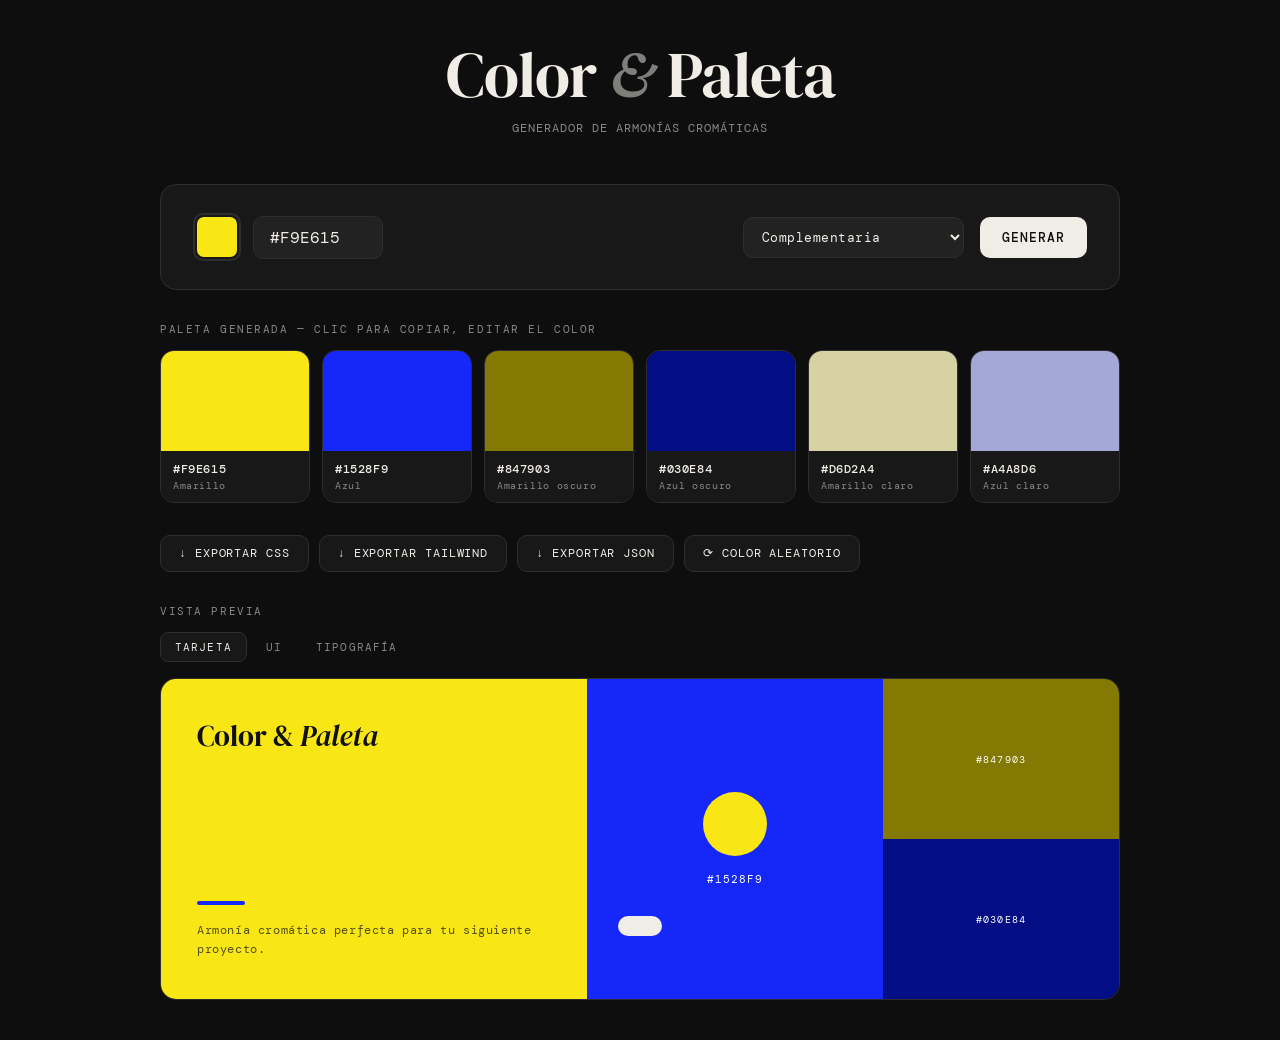
==== color_palette_generator.html @ 81afce1a "Add files via upload" ====
<!DOCTYPE html>
<html lang="es">
<head>
<meta charset="UTF-8">
<meta name="viewport" content="width=device-width, initial-scale=1.0">
<link rel="stylesheet" href="Style.css">
 
<title>Paleta de Colores</title>
<link href="https://fonts.googleapis.com/css2?family=DM+Serif+Display:ital@0;1&family=DM+Mono:wght@300;400;500&display=swap" rel="stylesheet">
</head>

<body>
<div class="container">
  <header>
    <h1>Color <em>&</em> Paleta</h1>
    <p>Generador de armonías cromáticas</p>
  </header>

  <div class="input-section">
    <div class="input-row">
      <div class="color-input-wrap">
        <input type="color" class="color-swatch-input" id="colorPicker" value="#f9e615">
        <input type="text" class="hex-input" id="hexInput" value="#F9E615" maxlength="7" placeholder="#RRGGBB">
      </div>
      <select class="harmony-select" id="harmonySelect">
        <option value="complementary">Complementaria</option>
        <option value="analogous">Análoga</option>
        <option value="triadic">Triádica</option>
        <option value="split-complementary">Split-Complementaria</option>
        <option value="tetradic">Tetrádica</option>
        <option value="monochromatic">Monocromática</option>
      </select>
      <button class="btn-generate" onclick="generatePalette()">Generar</button>
    </div>
  </div>

  <div class="palette-section">
    <div class="section-label">Paleta generada — clic para copiar, editar el color</div>
    <div class="palette-grid" id="paletteGrid"></div>
  </div>

  <div class="actions-row">
    <button class="btn-action" onclick="exportCSS()">↓ Exportar CSS</button>
    <button class="btn-action" onclick="exportTailwind()">↓ Exportar Tailwind</button>
    <button class="btn-action" onclick="exportJSON()">↓ Exportar JSON</button>
    <button class="btn-action" onclick="randomColor()">⟳ Color aleatorio</button>
  </div>

  <div class="preview-section">
    <div class="section-label">Vista previa</div>
    <div class="preview-tabs">
      <button class="tab-btn active" onclick="switchTab('card', this)">Tarjeta</button>
      <button class="tab-btn" onclick="switchTab('ui', this)">UI</button>
      <button class="tab-btn" onclick="switchTab('type', this)">Tipografía</button>
    </div>
    <div class="preview-frame" id="previewFrame"></div>
  </div>
</div>

<div class="copy-toast" id="toast"></div>

<div class="modal-overlay" id="exportModal">
  <div class="modal">
    <h3 id="modalTitle">Exportar</h3>
    <pre class="export-code" id="exportCode"></pre>
    <div class="modal-actions">
      <button class="btn-copy-code" onclick="copyExportCode()">Copiar código</button>
      <button class="btn-close-modal" onclick="closeModal()">Cerrar</button>
    </div>
  </div>
</div>

<script>
  let palette = [];
  let currentTab = 'card';

  // ── Color math ──────────────────────────────────────────────────────────────
  function hexToHsl(hex) {
    let r = parseInt(hex.slice(1,3),16)/255;
    let g = parseInt(hex.slice(3,5),16)/255;
    let b = parseInt(hex.slice(5,7),16)/255;
    let max = Math.max(r,g,b), min = Math.min(r,g,b);
    let h, s, l = (max+min)/2;
    if (max===min) { h=s=0; }
    else {
      let d = max-min;
      s = l > 0.5 ? d/(2-max-min) : d/(max+min);
      switch(max){
        case r: h=((g-b)/d+(g<b?6:0))/6; break;
        case g: h=((b-r)/d+2)/6; break;
        case b: h=((r-g)/d+4)/6; break;
      }
    }
    return [h*360, s*100, l*100];
  }

  function hslToHex(h, s, l) {
    h = ((h%360)+360)%360;
    s = Math.max(0,Math.min(100,s)); l = Math.max(0,Math.min(100,l));
    s/=100; l/=100;
    let a = s*Math.min(l,1-l);
    let f = n => {
      let k=(n+h/30)%12, color=l-a*Math.max(-1,Math.min(k-3,9-k,1));
      return Math.round(255*color).toString(16).padStart(2,'0');
    };
    return '#'+f(0)+f(8)+f(4);
  }

  function getContrastColor(hex) {
    const r = parseInt(hex.slice(1,3),16);
    const g = parseInt(hex.slice(3,5),16);
    const b = parseInt(hex.slice(5,7),16);
    const lum = (0.299*r + 0.587*g + 0.114*b) / 255;
    return lum > 0.5 ? '#111111' : '#ffffff';
  }

  function colorName(h, s, l) {
    if (s < 8) return l < 20 ? 'Casi negro' : l > 80 ? 'Casi blanco' : 'Gris';
    const hues = ['Rojo','Naranja','Amarillo','Lima','Verde','Turquesa','Cian','Celeste','Azul','Violeta','Magenta','Rosa'];
    const name = hues[Math.round(h/30) % 12];
    const light = l > 70 ? ' claro' : l < 30 ? ' oscuro' : '';
    return name + light;
  }

  function generateHarmony(h, s, l, type) {
    const pairs = {
      'complementary': [[h,s,l],[h+180,s,l],[h,s,l*0.5],[h+180,s,l*0.5],[h,s*0.4,l*1.4],[h+180,s*0.4,l*1.4]],
      'analogous': [[h,s,l],[h-30,s,l],[h+30,s,l],[h-60,s*0.8,l],[h+60,s*0.8,l],[h,s*0.3,l*1.3]],
      'triadic': [[h,s,l],[h+120,s,l],[h+240,s,l],[h,s*0.5,l*1.3],[h+120,s*0.5,l*1.3],[h+240,s*0.5,l*1.3]],
      'split-complementary': [[h,s,l],[h+150,s,l],[h+210,s,l],[h,s*0.4,l*1.4],[h+150,s*0.6,l*1.2],[h+210,s*0.6,l*1.2]],
      'tetradic': [[h,s,l],[h+90,s,l],[h+180,s,l],[h+270,s,l],[h,s*0.3,l*1.3],[h+180,s*0.3,l*1.3]],
      'monochromatic': [[h,s,l],[h,s,l*0.3],[h,s,l*0.55],[h,s*0.4,l*1.4],[h,s*0.7,l*0.7],[h,s*0.15,l*1.6]]
    };
    return (pairs[type] || pairs['complementary']).map(([hh,ss,ll]) => hslToHex(hh,ss,ll));
  }

  // ── Main ────────────────────────────────────────────────────────────────────
  function generatePalette() {
    const hex = document.getElementById('hexInput').value.trim();
    if (!/^#[0-9a-fA-F]{6}$/.test(hex)) { showToast('Hex inválido'); return; }
    const harmony = document.getElementById('harmonySelect').value;
    const [h,s,l] = hexToHsl(hex);
    palette = generateHarmony(h, s, l, harmony);
    renderPalette();
    renderPreview();
  }

  function renderPalette() {
    const grid = document.getElementById('paletteGrid');
    grid.innerHTML = '';
    palette.forEach((hex, i) => {
      const [h,s,l] = hexToHsl(hex);
      const fg = getContrastColor(hex);
      const card = document.createElement('div');
      card.className = 'color-card editable';
      card.style.animationDelay = (i*0.05)+'s';
      card.innerHTML = `
        <div class="color-swatch" style="background:${hex}">
          <div class="edit-overlay" style="color:${fg}">✎ Editar</div>
          <input type="color" class="edit-color-input" value="${hex}" data-index="${i}">
        </div>
        <div class="color-info">
          <div class="color-hex">${hex.toUpperCase()}</div>
          <div class="color-name">${colorName(h,s,l)}</div>
        </div>`;
      card.querySelector('.color-swatch').addEventListener('click', () => copyToClipboard(hex));
      card.querySelector('.edit-color-input').addEventListener('input', (e) => {
        e.stopPropagation();
        palette[i] = e.target.value;
        renderPalette();
        renderPreview();
      });
      grid.appendChild(card);
    });
  }

  function renderPreview() {
    const frame = document.getElementById('previewFrame');
    const [c0,c1,c2,c3,c4,c5] = [...palette, ...palette];
    if (currentTab === 'card') {
      frame.innerHTML = `
        <div style="display:flex;flex-wrap:wrap;gap:0;min-height:320px;">
          <div style="flex:1.5;min-width:220px;background:${c0};padding:40px 36px;display:flex;flex-direction:column;justify-content:space-between;">
            <div style="font-family:'DM Serif Display',serif;font-size:1.8rem;color:${getContrastColor(c0)};line-height:1.2;">Color & <em>Paleta</em></div>
            <div>
              <div style="width:48px;height:4px;background:${c1};border-radius:2px;margin-bottom:16px;"></div>
              <p style="font-family:'DM Mono',monospace;font-size:0.75rem;color:${getContrastColor(c0)};opacity:0.7;letter-spacing:0.05em;line-height:1.6;">Armonía cromática perfecta para tu siguiente proyecto.</p>
            </div>
          </div>
          <div style="flex:1;min-width:160px;background:${c1};display:flex;flex-direction:column;justify-content:center;align-items:center;padding:30px;">
            <div style="width:64px;height:64px;border-radius:50%;background:${c0};margin-bottom:16px;"></div>
            <div style="font-family:'DM Mono',monospace;font-size:0.7rem;letter-spacing:0.1em;text-transform:uppercase;color:${getContrastColor(c1)};">${c1.toUpperCase()}</div>
          </div>
          <div style="flex:1;min-width:160px;display:flex;flex-direction:column;">
            <div style="flex:1;background:${c2};display:flex;align-items:center;justify-content:center;font-family:'DM Mono',monospace;font-size:0.65rem;color:${getContrastColor(c2)};letter-spacing:0.1em;text-transform:uppercase;">${c2.toUpperCase()}</div>
            <div style="flex:1;background:${c3};display:flex;align-items:center;justify-content:center;font-family:'DM Mono',monospace;font-size:0.65rem;color:${getContrastColor(c3)};letter-spacing:0.1em;text-transform:uppercase;">${c3.toUpperCase()}</div>
          </div>
        </div>`;
    } else if (currentTab === 'ui') {
      frame.innerHTML = `
        <div style="background:${c5||'#f5f5f5'};padding:36px;min-height:320px;font-family:'DM Mono',monospace;">
          <div style="display:flex;gap:12px;margin-bottom:28px;flex-wrap:wrap;">
            <button style="background:${c0};color:${getContrastColor(c0)};border:none;border-radius:8px;padding:10px 22px;font-family:'DM Mono',monospace;font-size:0.75rem;letter-spacing:0.08em;text-transform:uppercase;cursor:pointer;">Primario</button>
            <button style="background:transparent;color:${c0};border:2px solid ${c0};border-radius:8px;padding:10px 22px;font-family:'DM Mono',monospace;font-size:0.75rem;letter-spacing:0.08em;text-transform:uppercase;cursor:pointer;">Outline</button>
            <button style="background:${c1};color:${getContrastColor(c1)};border:none;border-radius:8px;padding:10px 22px;font-family:'DM Mono',monospace;font-size:0.75rem;letter-spacing:0.08em;text-transform:uppercase;cursor:pointer;">Acento</button>
          </div>
          <div style="display:flex;gap:16px;flex-wrap:wrap;">
            <div style="background:${c0};border-radius:12px;padding:22px;flex:1;min-width:140px;">
              <div style="font-size:0.65rem;letter-spacing:0.1em;text-transform:uppercase;color:${getContrastColor(c0)};opacity:0.6;margin-bottom:6px;">Ventas</div>
              <div style="font-family:'DM Serif Display',serif;font-size:1.8rem;color:${getContrastColor(c0)};">$48.2k</div>
            </div>
            <div style="background:${c1};border-radius:12px;padding:22px;flex:1;min-width:140px;">
              <div style="font-size:0.65rem;letter-spacing:0.1em;text-transform:uppercase;color:${getContrastColor(c1)};opacity:0.6;margin-bottom:6px;">Usuarios</div>
              <div style="font-family:'DM Serif Display',serif;font-size:1.8rem;color:${getContrastColor(c1)};">1,240</div>
            </div>
            <div style="background:${c2};border-radius:12px;padding:22px;flex:1;min-width:140px;">
              <div style="font-size:0.65rem;letter-spacing:0.1em;text-transform:uppercase;color:${getContrastColor(c2)};opacity:0.6;margin-bottom:6px;">Tasa</div>
              <div style="font-family:'DM Serif Display',serif;font-size:1.8rem;color:${getContrastColor(c2)};">94.7%</div>
            </div>
          </div>
        </div>`;
    } else {
      frame.innerHTML = `
        <div style="background:${c5||'#fff'};padding:48px 40px;min-height:320px;font-family:'DM Mono',monospace;">
          <p style="font-family:'DM Serif Display',serif;font-size:2.4rem;color:${c0};line-height:1.15;margin-bottom:16px;">El color es <em>vida</em>.</p>
          <p style="font-size:0.78rem;color:${getContrastColor(c5||'#fff')};opacity:0.65;line-height:1.9;margin-bottom:24px;max-width:480px;">Una paleta bien construida puede transformar un diseño ordinario en algo verdaderamente memorable.</p>
          <div style="display:flex;gap:6px;align-items:center;">
            <span style="display:inline-block;background:${c0};color:${getContrastColor(c0)};border-radius:6px;padding:4px 12px;font-size:0.68rem;letter-spacing:0.08em;text-transform:uppercase;">Primario</span>
            <span style="display:inline-block;background:${c1};color:${getContrastColor(c1)};border-radius:6px;padding:4px 12px;font-size:0.68rem;letter-spacing:0.08em;text-transform:uppercase;">Acento</span>
            <span style="display:inline-block;background:${c2};color:${getContrastColor(c2)};border-radius:6px;padding:4px 12px;font-size:0.68rem;letter-spacing:0.08em;text-transform:uppercase;">Suave</span>
          </div>
        </div>`;
    }
  }

  // ── Tabs ────────────────────────────────────────────────────────────────────
  function switchTab(tab, btn) {
    currentTab = tab;
    document.querySelectorAll('.tab-btn').forEach(b => b.classList.remove('active'));
    btn.classList.add('active');
    renderPreview();
  }

  // ── Export ──────────────────────────────────────────────────────────────────
  function exportCSS() {
    const code = `:root {\n${palette.map((h,i)=>`  --color-${i+1}: ${h};`).join('\n')}\n}`;
    showModal('Exportar — CSS Variables', code);
  }

  function exportTailwind() {
    const inner = palette.map((h,i) => `    palette${i+1}: '${h}',`).join('\n');
    const code = `// tailwind.config.js\nmodule.exports = {\n  theme: {\n    extend: {\n      colors: {\n${inner}\n      }\n    }\n  }\n}`;
    showModal('Exportar — Tailwind Config', code);
  }

  function exportJSON() {
    const obj = {};
    palette.forEach((h,i) => { obj[`color${i+1}`] = h; });
    showModal('Exportar — JSON', JSON.stringify(obj, null, 2));
  }

  function showModal(title, code) {
    document.getElementById('modalTitle').textContent = title;
    document.getElementById('exportCode').textContent = code;
    document.getElementById('exportModal').classList.add('show');
  }

  function closeModal() {
    document.getElementById('exportModal').classList.remove('show');
  }

  function copyExportCode() {
    navigator.clipboard.writeText(document.getElementById('exportCode').textContent);
    showToast('¡Código copiado!');
    closeModal();
  }

  // ── Utils ───────────────────────────────────────────────────────────────────
  function copyToClipboard(text) {
    navigator.clipboard.writeText(text.toUpperCase());
    showToast(text.toUpperCase() + ' copiado');
  }

  function showToast(msg) {
    const t = document.getElementById('toast');
    t.textContent = msg;
    t.classList.add('show');
    setTimeout(() => t.classList.remove('show'), 2000);
  }

  function randomColor() {
    const h = Math.floor(Math.random()*360);
    const s = 60 + Math.floor(Math.random()*30);
    const l = 40 + Math.floor(Math.random()*25);
    const hex = hslToHex(h,s,l);
    document.getElementById('colorPicker').value = hex;
    document.getElementById('hexInput').value = hex.toUpperCase();
    generatePalette();
  }

  // ── Sync inputs ──────────────────────────────────────────────────────────────
  document.getElementById('colorPicker').addEventListener('input', e => {
    document.getElementById('hexInput').value = e.target.value.toUpperCase();
  });

  document.getElementById('hexInput').addEventListener('input', e => {
    let v = e.target.value;
    if (!v.startsWith('#')) v = '#'+v;
    if (/^#[0-9a-fA-F]{6}$/.test(v)) document.getElementById('colorPicker').value = v;
  });

  document.getElementById('exportModal').addEventListener('click', e => {
    if (e.target === document.getElementById('exportModal')) closeModal();
  });

  // ── Init ─────────────────────────────────────────────────────────────────────
  generatePalette();
</script>
</body>
</html>
---- Style.css ----
*, *::before, *::after { box-sizing: border-box; margin: 0; padding: 0; }

  :root {
    --bg: #0e0e0e;
    --surface: #181818;
    --surface2: #222222;
    --border: #2e2e2e;
    --text: #f0ede6;
    --muted: #888;
    --accent: #f0ede6;
  }

  body {
    background: var(--bg);
    color: var(--text);
    font-family: 'DM Mono', monospace;
    min-height: 100vh;
    padding: 40px 20px;
  }

  .container {
    max-width: 960px;
    margin: 0 auto;
  }

  header {
    text-align: center;
    margin-bottom: 48px;
    animation: fadeDown 0.6s ease both;
  }

  header h1 {
    font-family: 'DM Serif Display', serif;
    font-size: clamp(2.2rem, 6vw, 4rem);
    font-weight: 400;
    letter-spacing: -1px;
    line-height: 1.1;
  }

  header h1 em {
    font-style: italic;
    opacity: 0.5;
  }

  header p {
    margin-top: 10px;
    color: var(--muted);
    font-size: 0.78rem;
    letter-spacing: 0.08em;
    text-transform: uppercase;
  }

  /* INPUT SECTION */
  .input-section {
    background: var(--surface);
    border: 1px solid var(--border);
    border-radius: 16px;
    padding: 28px 32px;
    margin-bottom: 32px;
    animation: fadeUp 0.6s 0.1s ease both;
  }

  .input-row {
    display: flex;
    align-items: center;
    gap: 16px;
    flex-wrap: wrap;
  }

  .color-input-wrap {
    display: flex;
    align-items: center;
    gap: 12px;
    flex: 1;
    min-width: 200px;
  }

  .color-swatch-input {
    width: 48px;
    height: 48px;
    border-radius: 10px;
    border: 2px solid var(--border);
    cursor: pointer;
    background: none;
    padding: 2px;
    overflow: hidden;
  }

  .color-swatch-input::-webkit-color-swatch-wrapper { padding: 0; }
  .color-swatch-input::-webkit-color-swatch { border-radius: 7px; border: none; }

  .hex-input {
    background: var(--surface2);
    border: 1px solid var(--border);
    border-radius: 10px;
    color: var(--text);
    font-family: 'DM Mono', monospace;
    font-size: 1rem;
    padding: 10px 16px;
    width: 130px;
    transition: border-color 0.2s;
    text-transform: uppercase;
  }

  .hex-input:focus { outline: none; border-color: #555; }

  .harmony-select {
    background: var(--surface2);
    border: 1px solid var(--border);
    border-radius: 10px;
    color: var(--text);
    font-family: 'DM Mono', monospace;
    font-size: 0.8rem;
    padding: 10px 14px;
    cursor: pointer;
    letter-spacing: 0.04em;
  }

  .harmony-select:focus { outline: none; }

  .btn-generate {
    background: var(--text);
    color: var(--bg);
    border: none;
    border-radius: 10px;
    font-family: 'DM Mono', monospace;
    font-size: 0.8rem;
    font-weight: 500;
    letter-spacing: 0.08em;
    padding: 12px 22px;
    cursor: pointer;
    text-transform: uppercase;
    transition: opacity 0.2s, transform 0.15s;
  }

  .btn-generate:hover { opacity: 0.85; transform: translateY(-1px); }
  .btn-generate:active { transform: scale(0.97); }

  /* PALETTE */
  .palette-section {
    margin-bottom: 32px;
    animation: fadeUp 0.6s 0.2s ease both;
  }

  .section-label {
    font-size: 0.7rem;
    letter-spacing: 0.14em;
    text-transform: uppercase;
    color: var(--muted);
    margin-bottom: 14px;
  }

  .palette-grid {
    display: grid;
    grid-template-columns: repeat(auto-fill, minmax(130px, 1fr));
    gap: 12px;
  }

  .color-card {
    border-radius: 14px;
    overflow: hidden;
    border: 1px solid var(--border);
    cursor: pointer;
    transition: transform 0.2s, box-shadow 0.2s;
    position: relative;
    animation: popIn 0.4s ease both;
  }

  .color-card:hover { transform: translateY(-4px); box-shadow: 0 12px 32px rgba(0,0,0,0.5); }

  .color-swatch {
    height: 100px;
    position: relative;
  }

  .color-card.editable .edit-overlay {
    position: absolute;
    inset: 0;
    display: flex;
    align-items: center;
    justify-content: center;
    opacity: 0;
    transition: opacity 0.2s;
    background: rgba(0,0,0,0.25);
    font-size: 0.7rem;
    letter-spacing: 0.1em;
    text-transform: uppercase;
    color: white;
  }

  .color-card:hover .edit-overlay { opacity: 1; }

  .edit-color-input {
    position: absolute;
    inset: 0;
    opacity: 0;
    width: 100%;
    height: 100%;
    cursor: pointer;
    border: none;
  }

  .color-info {
    padding: 10px 12px;
    background: var(--surface);
  }

  .color-hex {
    font-size: 0.78rem;
    font-weight: 500;
    letter-spacing: 0.05em;
    text-transform: uppercase;
    margin-bottom: 2px;
  }

  .color-name {
    font-size: 0.65rem;
    color: var(--muted);
    letter-spacing: 0.06em;
  }

  .copy-toast {
    position: fixed;
    bottom: 24px;
    left: 50%;
    transform: translateX(-50%) translateY(60px);
    background: var(--text);
    color: var(--bg);
    padding: 10px 22px;
    border-radius: 100px;
    font-size: 0.75rem;
    letter-spacing: 0.1em;
    text-transform: uppercase;
    font-weight: 500;
    transition: transform 0.3s ease;
    pointer-events: none;
    z-index: 999;
  }

  .copy-toast.show { transform: translateX(-50%) translateY(0); }

  /* EXPORT */
  .actions-row {
    display: flex;
    gap: 10px;
    flex-wrap: wrap;
    margin-bottom: 32px;
    animation: fadeUp 0.6s 0.25s ease both;
  }

  .btn-action {
    background: var(--surface);
    border: 1px solid var(--border);
    color: var(--text);
    border-radius: 10px;
    font-family: 'DM Mono', monospace;
    font-size: 0.72rem;
    letter-spacing: 0.08em;
    text-transform: uppercase;
    padding: 10px 18px;
    cursor: pointer;
    transition: background 0.2s, border-color 0.2s;
  }

  .btn-action:hover { background: var(--surface2); border-color: #444; }

  /* PREVIEW */
  .preview-section {
    animation: fadeUp 0.6s 0.3s ease both;
  }

  .preview-tabs {
    display: flex;
    gap: 4px;
    margin-bottom: 16px;
  }

  .tab-btn {
    background: none;
    border: 1px solid transparent;
    color: var(--muted);
    font-family: 'DM Mono', monospace;
    font-size: 0.7rem;
    letter-spacing: 0.1em;
    text-transform: uppercase;
    padding: 7px 14px;
    border-radius: 8px;
    cursor: pointer;
    transition: all 0.2s;
  }

  .tab-btn.active { border-color: var(--border); color: var(--text); background: var(--surface); }
  .tab-btn:hover:not(.active) { color: var(--text); }

  .preview-frame {
    border: 1px solid var(--border);
    border-radius: 16px;
    overflow: hidden;
    min-height: 320px;
  }

  /* PREVIEW CONTENT */
  .preview-card {
    padding: 40px;
    min-height: 320px;
    display: flex;
    align-items: stretch;
    gap: 24px;
    flex-wrap: wrap;
  }

  .preview-card > * { flex: 1; min-width: 200px; }

  /* Export modal */
  .modal-overlay {
    position: fixed;
    inset: 0;
    background: rgba(0,0,0,0.8);
    z-index: 100;
    display: flex;
    align-items: center;
    justify-content: center;
    padding: 20px;
    opacity: 0;
    pointer-events: none;
    transition: opacity 0.3s;
  }

  .modal-overlay.show { opacity: 1; pointer-events: all; }

  .modal {
    background: var(--surface);
    border: 1px solid var(--border);
    border-radius: 20px;
    padding: 32px;
    width: 100%;
    max-width: 520px;
    transform: translateY(20px);
    transition: transform 0.3s;
  }

  .modal-overlay.show .modal { transform: translateY(0); }

  .modal h3 {
    font-family: 'DM Serif Display', serif;
    font-size: 1.5rem;
    font-weight: 400;
    margin-bottom: 20px;
  }

  .export-code {
    background: var(--bg);
    border: 1px solid var(--border);
    border-radius: 10px;
    padding: 18px;
    font-size: 0.72rem;
    line-height: 1.8;
    margin-bottom: 16px;
    white-space: pre-wrap;
    word-break: break-all;
    color: #aaa;
    max-height: 260px;
    overflow-y: auto;
  }

  .modal-actions { display: flex; gap: 10px; }

  .btn-copy-code {
    background: var(--text);
    color: var(--bg);
    border: none;
    border-radius: 10px;
    font-family: 'DM Mono', monospace;
    font-size: 0.75rem;
    font-weight: 500;
    letter-spacing: 0.08em;
    text-transform: uppercase;
    padding: 11px 20px;
    cursor: pointer;
    transition: opacity 0.2s;
  }

  .btn-copy-code:hover { opacity: 0.85; }

  .btn-close-modal {
    background: none;
    border: 1px solid var(--border);
    color: var(--muted);
    border-radius: 10px;
    font-family: 'DM Mono', monospace;
    font-size: 0.75rem;
    letter-spacing: 0.08em;
    text-transform: uppercase;
    padding: 11px 20px;
    cursor: pointer;
  }

  @keyframes fadeDown { from { opacity: 0; transform: translateY(-16px); } to { opacity: 1; transform: translateY(0); } }
  @keyframes fadeUp { from { opacity: 0; transform: translateY(16px); } to { opacity: 1; transform: translateY(0); } }
  @keyframes popIn { from { opacity: 0; transform: scale(0.88); } to { opacity: 1; transform: scale(1); } }
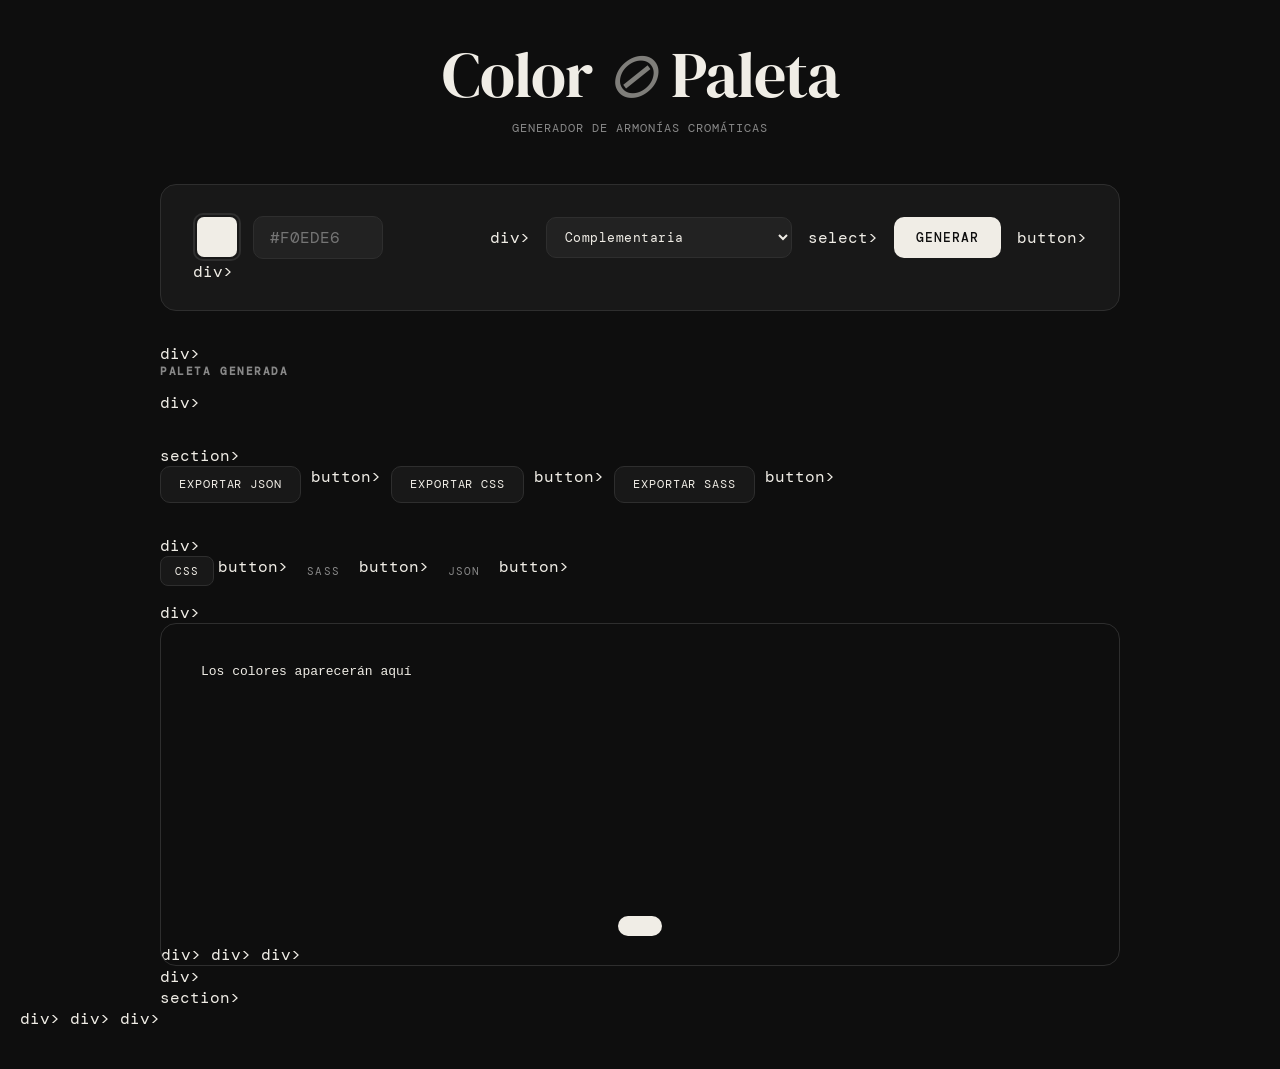
==== commit 808c80cc: "color_palette_generator.html" ====
--- a/color_palette_generator.html
+++ b/color_palette_generator.html
@@ -1,320 +1,79 @@
 <!DOCTYPE html>
 <html lang="es">
-<head>
-<meta charset="UTF-8">
-<meta name="viewport" content="width=device-width, initial-scale=1.0">
-<link rel="stylesheet" href="Style.css">
- 
-<title>Paleta de Colores</title>
-<link href="https://fonts.googleapis.com/css2?family=DM+Serif+Display:ital@0;1&family=DM+Mono:wght@300;400;500&display=swap" rel="stylesheet">
-</head>
+  <head>
+        <meta charset="UTF-8">
+        <meta name="viewport" content="width=device-width, initial-scale=1.0">
+        <title>Paleta de Colores</title>
+      <link href="https://fonts.googleapis.com/css2?family=DM+Mono:wght@400;500&family=DM+Serif+Display:ital@0;1&display=swap" rel="stylesheet">
+      <link rel="stylesheet" href="css/style.css">
+  </head>
+<body>
+      <div class="container">
+                <header>
+                              <h1>Color <em>⊘</em> Paleta</h1>
+                            <p>Generador de armonías cromáticas</p>
+                </header>
+      
+              <div class="input-section">
+                          <div class="input-row">
+                                          <div class="color-input-wrap">
+                                                              <input type="color" id="colorSwatch" class="color-swatch-input" value="#f0ede6">
+                                                              <input type="text" id="hexInput" class="hex-input" placeholder="#f0ede6" maxlength="7">
+                                          </div>div>
+                                          <select id="harmonySelect" class="harmony-select">
+                                                              <option value="complementary">Complementaria</option>option>
+                                                              <option value="triadic">Triádica</option>option>
+                                                              <option value="tetradic">Tetradica</option>option>
+                                                              <option value="analogous">Análoga</option>option>
+                                                              <option value="split-complementary">Complementaria Dividida</option>option>
+                                          </select>select>
+                                          <button id="generateBtn" class="btn-generate">GENERAR</button>button>
+                          </div>div>
+              </div>div>
+      
+              <section class="palette-section">
+                          <h2 class="section-label">Paleta Generada</h2>
+                          <div id="paletteGrid" class="palette-grid"></div>div>
+              </section>section>
+      
+              <div class="actions-row">
+                          <button id="exportJSON" class="btn-action">Exportar JSON</button>button>
+                          <button id="exportCSS" class="btn-action">Exportar CSS</button>button>
+                          <button id="exportSASS" class="btn-action">Exportar SASS</button>button>
+              </div>div>
+      
+              <section class="preview-section">
+                          <div class="preview-tabs">
+                                          <button class="tab-btn active" data-tab="css">CSS</button>button>
+                                          <button class="tab-btn" data-tab="sass">SASS</button>button>
+                                          <button class="tab-btn" data-tab="json">JSON</button>button>
+                          </div>div>
+                          <div class="preview-frame">
+                                          <div id="cssPreview" class="preview-card" style="display: flex;">
+                                                              <code>Los colores aparecerán aquí</code>
+                                          </div>div>
+                                          <div id="sassPreview" class="preview-card" style="display: none;">
+                                                              <code>Los colores aparecerán aquí</code>
+                                          </div>div>
+                                          <div id="jsonPreview" class="preview-card" style="display: none;">
+                                                              <code>Los colores aparecerán aquí</code>
+                                          </div>div>
+                          </div>div>
+              </section>section>
+      </div>div>
 
-<body>
-<div class="container">
-  <header>
-    <h1>Color <em>&</em> Paleta</h1>
-    <p>Generador de armonías cromáticas</p>
-  </header>
+    <div id="copyToast" class="copy-toast"></div>div>
+    <div id="modalOverlay" class="modal-overlay">
+            <div class="modal">
+                        <h2 id="modalTitle">Exportar</h2>
+                        <div id="exportCode" class="export-code"></div>div>
+                        <div class="modal-actions">
+                                        <button id="copyCodeBtn" class="btn-copy-code">Copiar Código</button>button>
+                                        <button id="closeModalBtn" class="btn-close-modal">Cerrar</button>button>
+                        </div>div>
+            </div>div>
+    </div>div>
 
-  <div class="input-section">
-    <div class="input-row">
-      <div class="color-input-wrap">
-        <input type="color" class="color-swatch-input" id="colorPicker" value="#f9e615">
-        <input type="text" class="hex-input" id="hexInput" value="#F9E615" maxlength="7" placeholder="#RRGGBB">
-      </div>
-      <select class="harmony-select" id="harmonySelect">
-        <option value="complementary">Complementaria</option>
-        <option value="analogous">Análoga</option>
-        <option value="triadic">Triádica</option>
-        <option value="split-complementary">Split-Complementaria</option>
-        <option value="tetradic">Tetrádica</option>
-        <option value="monochromatic">Monocromática</option>
-      </select>
-      <button class="btn-generate" onclick="generatePalette()">Generar</button>
-    </div>
-  </div>
-
-  <div class="palette-section">
-    <div class="section-label">Paleta generada — clic para copiar, editar el color</div>
-    <div class="palette-grid" id="paletteGrid"></div>
-  </div>
-
-  <div class="actions-row">
-    <button class="btn-action" onclick="exportCSS()">↓ Exportar CSS</button>
-    <button class="btn-action" onclick="exportTailwind()">↓ Exportar Tailwind</button>
-    <button class="btn-action" onclick="exportJSON()">↓ Exportar JSON</button>
-    <button class="btn-action" onclick="randomColor()">⟳ Color aleatorio</button>
-  </div>
-
-  <div class="preview-section">
-    <div class="section-label">Vista previa</div>
-    <div class="preview-tabs">
-      <button class="tab-btn active" onclick="switchTab('card', this)">Tarjeta</button>
-      <button class="tab-btn" onclick="switchTab('ui', this)">UI</button>
-      <button class="tab-btn" onclick="switchTab('type', this)">Tipografía</button>
-    </div>
-    <div class="preview-frame" id="previewFrame"></div>
-  </div>
-</div>
-
-<div class="copy-toast" id="toast"></div>
-
-<div class="modal-overlay" id="exportModal">
-  <div class="modal">
-    <h3 id="modalTitle">Exportar</h3>
-    <pre class="export-code" id="exportCode"></pre>
-    <div class="modal-actions">
-      <button class="btn-copy-code" onclick="copyExportCode()">Copiar código</button>
-      <button class="btn-close-modal" onclick="closeModal()">Cerrar</button>
-    </div>
-  </div>
-</div>
-
-<script>
-  let palette = [];
-  let currentTab = 'card';
-
-  // ── Color math ──────────────────────────────────────────────────────────────
-  function hexToHsl(hex) {
-    let r = parseInt(hex.slice(1,3),16)/255;
-    let g = parseInt(hex.slice(3,5),16)/255;
-    let b = parseInt(hex.slice(5,7),16)/255;
-    let max = Math.max(r,g,b), min = Math.min(r,g,b);
-    let h, s, l = (max+min)/2;
-    if (max===min) { h=s=0; }
-    else {
-      let d = max-min;
-      s = l > 0.5 ? d/(2-max-min) : d/(max+min);
-      switch(max){
-        case r: h=((g-b)/d+(g<b?6:0))/6; break;
-        case g: h=((b-r)/d+2)/6; break;
-        case b: h=((r-g)/d+4)/6; break;
-      }
-    }
-    return [h*360, s*100, l*100];
-  }
-
-  function hslToHex(h, s, l) {
-    h = ((h%360)+360)%360;
-    s = Math.max(0,Math.min(100,s)); l = Math.max(0,Math.min(100,l));
-    s/=100; l/=100;
-    let a = s*Math.min(l,1-l);
-    let f = n => {
-      let k=(n+h/30)%12, color=l-a*Math.max(-1,Math.min(k-3,9-k,1));
-      return Math.round(255*color).toString(16).padStart(2,'0');
-    };
-    return '#'+f(0)+f(8)+f(4);
-  }
-
-  function getContrastColor(hex) {
-    const r = parseInt(hex.slice(1,3),16);
-    const g = parseInt(hex.slice(3,5),16);
-    const b = parseInt(hex.slice(5,7),16);
-    const lum = (0.299*r + 0.587*g + 0.114*b) / 255;
-    return lum > 0.5 ? '#111111' : '#ffffff';
-  }
-
-  function colorName(h, s, l) {
-    if (s < 8) return l < 20 ? 'Casi negro' : l > 80 ? 'Casi blanco' : 'Gris';
-    const hues = ['Rojo','Naranja','Amarillo','Lima','Verde','Turquesa','Cian','Celeste','Azul','Violeta','Magenta','Rosa'];
-    const name = hues[Math.round(h/30) % 12];
-    const light = l > 70 ? ' claro' : l < 30 ? ' oscuro' : '';
-    return name + light;
-  }
-
-  function generateHarmony(h, s, l, type) {
-    const pairs = {
-      'complementary': [[h,s,l],[h+180,s,l],[h,s,l*0.5],[h+180,s,l*0.5],[h,s*0.4,l*1.4],[h+180,s*0.4,l*1.4]],
-      'analogous': [[h,s,l],[h-30,s,l],[h+30,s,l],[h-60,s*0.8,l],[h+60,s*0.8,l],[h,s*0.3,l*1.3]],
-      'triadic': [[h,s,l],[h+120,s,l],[h+240,s,l],[h,s*0.5,l*1.3],[h+120,s*0.5,l*1.3],[h+240,s*0.5,l*1.3]],
-      'split-complementary': [[h,s,l],[h+150,s,l],[h+210,s,l],[h,s*0.4,l*1.4],[h+150,s*0.6,l*1.2],[h+210,s*0.6,l*1.2]],
-      'tetradic': [[h,s,l],[h+90,s,l],[h+180,s,l],[h+270,s,l],[h,s*0.3,l*1.3],[h+180,s*0.3,l*1.3]],
-      'monochromatic': [[h,s,l],[h,s,l*0.3],[h,s,l*0.55],[h,s*0.4,l*1.4],[h,s*0.7,l*0.7],[h,s*0.15,l*1.6]]
-    };
-    return (pairs[type] || pairs['complementary']).map(([hh,ss,ll]) => hslToHex(hh,ss,ll));
-  }
-
-  // ── Main ────────────────────────────────────────────────────────────────────
-  function generatePalette() {
-    const hex = document.getElementById('hexInput').value.trim();
-    if (!/^#[0-9a-fA-F]{6}$/.test(hex)) { showToast('Hex inválido'); return; }
-    const harmony = document.getElementById('harmonySelect').value;
-    const [h,s,l] = hexToHsl(hex);
-    palette = generateHarmony(h, s, l, harmony);
-    renderPalette();
-    renderPreview();
-  }
-
-  function renderPalette() {
-    const grid = document.getElementById('paletteGrid');
-    grid.innerHTML = '';
-    palette.forEach((hex, i) => {
-      const [h,s,l] = hexToHsl(hex);
-      const fg = getContrastColor(hex);
-      const card = document.createElement('div');
-      card.className = 'color-card editable';
-      card.style.animationDelay = (i*0.05)+'s';
-      card.innerHTML = `
-        <div class="color-swatch" style="background:${hex}">
-          <div class="edit-overlay" style="color:${fg}">✎ Editar</div>
-          <input type="color" class="edit-color-input" value="${hex}" data-index="${i}">
-        </div>
-        <div class="color-info">
-          <div class="color-hex">${hex.toUpperCase()}</div>
-          <div class="color-name">${colorName(h,s,l)}</div>
-        </div>`;
-      card.querySelector('.color-swatch').addEventListener('click', () => copyToClipboard(hex));
-      card.querySelector('.edit-color-input').addEventListener('input', (e) => {
-        e.stopPropagation();
-        palette[i] = e.target.value;
-        renderPalette();
-        renderPreview();
-      });
-      grid.appendChild(card);
-    });
-  }
-
-  function renderPreview() {
-    const frame = document.getElementById('previewFrame');
-    const [c0,c1,c2,c3,c4,c5] = [...palette, ...palette];
-    if (currentTab === 'card') {
-      frame.innerHTML = `
-        <div style="display:flex;flex-wrap:wrap;gap:0;min-height:320px;">
-          <div style="flex:1.5;min-width:220px;background:${c0};padding:40px 36px;display:flex;flex-direction:column;justify-content:space-between;">
-            <div style="font-family:'DM Serif Display',serif;font-size:1.8rem;color:${getContrastColor(c0)};line-height:1.2;">Color & <em>Paleta</em></div>
-            <div>
-              <div style="width:48px;height:4px;background:${c1};border-radius:2px;margin-bottom:16px;"></div>
-              <p style="font-family:'DM Mono',monospace;font-size:0.75rem;color:${getContrastColor(c0)};opacity:0.7;letter-spacing:0.05em;line-height:1.6;">Armonía cromática perfecta para tu siguiente proyecto.</p>
-            </div>
-          </div>
-          <div style="flex:1;min-width:160px;background:${c1};display:flex;flex-direction:column;justify-content:center;align-items:center;padding:30px;">
-            <div style="width:64px;height:64px;border-radius:50%;background:${c0};margin-bottom:16px;"></div>
-            <div style="font-family:'DM Mono',monospace;font-size:0.7rem;letter-spacing:0.1em;text-transform:uppercase;color:${getContrastColor(c1)};">${c1.toUpperCase()}</div>
-          </div>
-          <div style="flex:1;min-width:160px;display:flex;flex-direction:column;">
-            <div style="flex:1;background:${c2};display:flex;align-items:center;justify-content:center;font-family:'DM Mono',monospace;font-size:0.65rem;color:${getContrastColor(c2)};letter-spacing:0.1em;text-transform:uppercase;">${c2.toUpperCase()}</div>
-            <div style="flex:1;background:${c3};display:flex;align-items:center;justify-content:center;font-family:'DM Mono',monospace;font-size:0.65rem;color:${getContrastColor(c3)};letter-spacing:0.1em;text-transform:uppercase;">${c3.toUpperCase()}</div>
-          </div>
-        </div>`;
-    } else if (currentTab === 'ui') {
-      frame.innerHTML = `
-        <div style="background:${c5||'#f5f5f5'};padding:36px;min-height:320px;font-family:'DM Mono',monospace;">
-          <div style="display:flex;gap:12px;margin-bottom:28px;flex-wrap:wrap;">
-            <button style="background:${c0};color:${getContrastColor(c0)};border:none;border-radius:8px;padding:10px 22px;font-family:'DM Mono',monospace;font-size:0.75rem;letter-spacing:0.08em;text-transform:uppercase;cursor:pointer;">Primario</button>
-            <button style="background:transparent;color:${c0};border:2px solid ${c0};border-radius:8px;padding:10px 22px;font-family:'DM Mono',monospace;font-size:0.75rem;letter-spacing:0.08em;text-transform:uppercase;cursor:pointer;">Outline</button>
-            <button style="background:${c1};color:${getContrastColor(c1)};border:none;border-radius:8px;padding:10px 22px;font-family:'DM Mono',monospace;font-size:0.75rem;letter-spacing:0.08em;text-transform:uppercase;cursor:pointer;">Acento</button>
-          </div>
-          <div style="display:flex;gap:16px;flex-wrap:wrap;">
-            <div style="background:${c0};border-radius:12px;padding:22px;flex:1;min-width:140px;">
-              <div style="font-size:0.65rem;letter-spacing:0.1em;text-transform:uppercase;color:${getContrastColor(c0)};opacity:0.6;margin-bottom:6px;">Ventas</div>
-              <div style="font-family:'DM Serif Display',serif;font-size:1.8rem;color:${getContrastColor(c0)};">$48.2k</div>
-            </div>
-            <div style="background:${c1};border-radius:12px;padding:22px;flex:1;min-width:140px;">
-              <div style="font-size:0.65rem;letter-spacing:0.1em;text-transform:uppercase;color:${getContrastColor(c1)};opacity:0.6;margin-bottom:6px;">Usuarios</div>
-              <div style="font-family:'DM Serif Display',serif;font-size:1.8rem;color:${getContrastColor(c1)};">1,240</div>
-            </div>
-            <div style="background:${c2};border-radius:12px;padding:22px;flex:1;min-width:140px;">
-              <div style="font-size:0.65rem;letter-spacing:0.1em;text-transform:uppercase;color:${getContrastColor(c2)};opacity:0.6;margin-bottom:6px;">Tasa</div>
-              <div style="font-family:'DM Serif Display',serif;font-size:1.8rem;color:${getContrastColor(c2)};">94.7%</div>
-            </div>
-          </div>
-        </div>`;
-    } else {
-      frame.innerHTML = `
-        <div style="background:${c5||'#fff'};padding:48px 40px;min-height:320px;font-family:'DM Mono',monospace;">
-          <p style="font-family:'DM Serif Display',serif;font-size:2.4rem;color:${c0};line-height:1.15;margin-bottom:16px;">El color es <em>vida</em>.</p>
-          <p style="font-size:0.78rem;color:${getContrastColor(c5||'#fff')};opacity:0.65;line-height:1.9;margin-bottom:24px;max-width:480px;">Una paleta bien construida puede transformar un diseño ordinario en algo verdaderamente memorable.</p>
-          <div style="display:flex;gap:6px;align-items:center;">
-            <span style="display:inline-block;background:${c0};color:${getContrastColor(c0)};border-radius:6px;padding:4px 12px;font-size:0.68rem;letter-spacing:0.08em;text-transform:uppercase;">Primario</span>
-            <span style="display:inline-block;background:${c1};color:${getContrastColor(c1)};border-radius:6px;padding:4px 12px;font-size:0.68rem;letter-spacing:0.08em;text-transform:uppercase;">Acento</span>
-            <span style="display:inline-block;background:${c2};color:${getContrastColor(c2)};border-radius:6px;padding:4px 12px;font-size:0.68rem;letter-spacing:0.08em;text-transform:uppercase;">Suave</span>
-          </div>
-        </div>`;
-    }
-  }
-
-  // ── Tabs ────────────────────────────────────────────────────────────────────
-  function switchTab(tab, btn) {
-    currentTab = tab;
-    document.querySelectorAll('.tab-btn').forEach(b => b.classList.remove('active'));
-    btn.classList.add('active');
-    renderPreview();
-  }
-
-  // ── Export ──────────────────────────────────────────────────────────────────
-  function exportCSS() {
-    const code = `:root {\n${palette.map((h,i)=>`  --color-${i+1}: ${h};`).join('\n')}\n}`;
-    showModal('Exportar — CSS Variables', code);
-  }
-
-  function exportTailwind() {
-    const inner = palette.map((h,i) => `    palette${i+1}: '${h}',`).join('\n');
-    const code = `// tailwind.config.js\nmodule.exports = {\n  theme: {\n    extend: {\n      colors: {\n${inner}\n      }\n    }\n  }\n}`;
-    showModal('Exportar — Tailwind Config', code);
-  }
-
-  function exportJSON() {
-    const obj = {};
-    palette.forEach((h,i) => { obj[`color${i+1}`] = h; });
-    showModal('Exportar — JSON', JSON.stringify(obj, null, 2));
-  }
-
-  function showModal(title, code) {
-    document.getElementById('modalTitle').textContent = title;
-    document.getElementById('exportCode').textContent = code;
-    document.getElementById('exportModal').classList.add('show');
-  }
-
-  function closeModal() {
-    document.getElementById('exportModal').classList.remove('show');
-  }
-
-  function copyExportCode() {
-    navigator.clipboard.writeText(document.getElementById('exportCode').textContent);
-    showToast('¡Código copiado!');
-    closeModal();
-  }
-
-  // ── Utils ───────────────────────────────────────────────────────────────────
-  function copyToClipboard(text) {
-    navigator.clipboard.writeText(text.toUpperCase());
-    showToast(text.toUpperCase() + ' copiado');
-  }
-
-  function showToast(msg) {
-    const t = document.getElementById('toast');
-    t.textContent = msg;
-    t.classList.add('show');
-    setTimeout(() => t.classList.remove('show'), 2000);
-  }
-
-  function randomColor() {
-    const h = Math.floor(Math.random()*360);
-    const s = 60 + Math.floor(Math.random()*30);
-    const l = 40 + Math.floor(Math.random()*25);
-    const hex = hslToHex(h,s,l);
-    document.getElementById('colorPicker').value = hex;
-    document.getElementById('hexInput').value = hex.toUpperCase();
-    generatePalette();
-  }
-
-  // ── Sync inputs ──────────────────────────────────────────────────────────────
-  document.getElementById('colorPicker').addEventListener('input', e => {
-    document.getElementById('hexInput').value = e.target.value.toUpperCase();
-  });
-
-  document.getElementById('hexInput').addEventListener('input', e => {
-    let v = e.target.value;
-    if (!v.startsWith('#')) v = '#'+v;
-    if (/^#[0-9a-fA-F]{6}$/.test(v)) document.getElementById('colorPicker').value = v;
-  });
-
-  document.getElementById('exportModal').addEventListener('click', e => {
-    if (e.target === document.getElementById('exportModal')) closeModal();
-  });
-
-  // ── Init ─────────────────────────────────────────────────────────────────────
-  generatePalette();
-</script>
+    <script src="javascript/script.js"></script>
 </body>
 </html>
--- a/css/style.css
+++ b/css/style.css
@@ -0,0 +1,400 @@
+*, *::before, *::after { box-sizing: border-box; margin: 0; padding: 0; }
+
+  :root {
+    --bg: #0e0e0e;
+    --surface: #181818;
+    --surface2: #222222;
+    --border: #2e2e2e;
+    --text: #f0ede6;
+    --muted: #888;
+    --accent: #f0ede6;
+  }
+
+  body {
+    background: var(--bg);
+    color: var(--text);
+    font-family: 'DM Mono', monospace;
+    min-height: 100vh;
+    padding: 40px 20px;
+  }
+
+  .container {
+    max-width: 960px;
+    margin: 0 auto;
+  }
+
+  header {
+    text-align: center;
+    margin-bottom: 48px;
+    animation: fadeDown 0.6s ease both;
+  }
+
+  header h1 {
+    font-family: 'DM Serif Display', serif;
+    font-size: clamp(2.2rem, 6vw, 4rem);
+    font-weight: 400;
+    letter-spacing: -1px;
+    line-height: 1.1;
+  }
+
+  header h1 em {
+    font-style: italic;
+    opacity: 0.5;
+  }
+
+  header p {
+    margin-top: 10px;
+    color: var(--muted);
+    font-size: 0.78rem;
+    letter-spacing: 0.08em;
+    text-transform: uppercase;
+  }
+
+  /* INPUT SECTION */
+  .input-section {
+    background: var(--surface);
+    border: 1px solid var(--border);
+    border-radius: 16px;
+    padding: 28px 32px;
+    margin-bottom: 32px;
+    animation: fadeUp 0.6s 0.1s ease both;
+  }
+
+  .input-row {
+    display: flex;
+    align-items: center;
+    gap: 16px;
+    flex-wrap: wrap;
+  }
+
+  .color-input-wrap {
+    display: flex;
+    align-items: center;
+    gap: 12px;
+    flex: 1;
+    min-width: 200px;
+  }
+
+  .color-swatch-input {
+    width: 48px;
+    height: 48px;
+    border-radius: 10px;
+    border: 2px solid var(--border);
+    cursor: pointer;
+    background: none;
+    padding: 2px;
+    overflow: hidden;
+  }
+
+  .color-swatch-input::-webkit-color-swatch-wrapper { padding: 0; }
+  .color-swatch-input::-webkit-color-swatch { border-radius: 7px; border: none; }
+
+  .hex-input {
+    background: var(--surface2);
+    border: 1px solid var(--border);
+    border-radius: 10px;
+    color: var(--text);
+    font-family: 'DM Mono', monospace;
+    font-size: 1rem;
+    padding: 10px 16px;
+    width: 130px;
+    transition: border-color 0.2s;
+    text-transform: uppercase;
+  }
+
+  .hex-input:focus { outline: none; border-color: #555; }
+
+  .harmony-select {
+    background: var(--surface2);
+    border: 1px solid var(--border);
+    border-radius: 10px;
+    color: var(--text);
+    font-family: 'DM Mono', monospace;
+    font-size: 0.8rem;
+    padding: 10px 14px;
+    cursor: pointer;
+    letter-spacing: 0.04em;
+  }
+
+  .harmony-select:focus { outline: none; }
+
+  .btn-generate {
+    background: var(--text);
+    color: var(--bg);
+    border: none;
+    border-radius: 10px;
+    font-family: 'DM Mono', monospace;
+    font-size: 0.8rem;
+    font-weight: 500;
+    letter-spacing: 0.08em;
+    padding: 12px 22px;
+    cursor: pointer;
+    text-transform: uppercase;
+    transition: opacity 0.2s, transform 0.15s;
+  }
+
+  .btn-generate:hover { opacity: 0.85; transform: translateY(-1px); }
+  .btn-generate:active { transform: scale(0.97); }
+
+  /* PALETTE */
+  .palette-section {
+    margin-bottom: 32px;
+    animation: fadeUp 0.6s 0.2s ease both;
+  }
+
+  .section-label {
+    font-size: 0.7rem;
+    letter-spacing: 0.14em;
+    text-transform: uppercase;
+    color: var(--muted);
+    margin-bottom: 14px;
+  }
+
+  .palette-grid {
+    display: grid;
+    grid-template-columns: repeat(auto-fill, minmax(130px, 1fr));
+    gap: 12px;
+  }
+
+  .color-card {
+    border-radius: 14px;
+    overflow: hidden;
+    border: 1px solid var(--border);
+    cursor: pointer;
+    transition: transform 0.2s, box-shadow 0.2s;
+    position: relative;
+    animation: popIn 0.4s ease both;
+  }
+
+  .color-card:hover { transform: translateY(-4px); box-shadow: 0 12px 32px rgba(0,0,0,0.5); }
+
+  .color-swatch {
+    height: 100px;
+    position: relative;
+  }
+
+  .color-card.editable .edit-overlay {
+    position: absolute;
+    inset: 0;
+    display: flex;
+    align-items: center;
+    justify-content: center;
+    opacity: 0;
+    transition: opacity 0.2s;
+    background: rgba(0,0,0,0.25);
+    font-size: 0.7rem;
+    letter-spacing: 0.1em;
+    text-transform: uppercase;
+    color: white;
+  }
+
+  .color-card:hover .edit-overlay { opacity: 1; }
+
+  .edit-color-input {
+    position: absolute;
+    inset: 0;
+    opacity: 0;
+    width: 100%;
+    height: 100%;
+    cursor: pointer;
+    border: none;
+  }
+
+  .color-info {
+    padding: 10px 12px;
+    background: var(--surface);
+  }
+
+  .color-hex {
+    font-size: 0.78rem;
+    font-weight: 500;
+    letter-spacing: 0.05em;
+    text-transform: uppercase;
+    margin-bottom: 2px;
+  }
+
+  .color-name {
+    font-size: 0.65rem;
+    color: var(--muted);
+    letter-spacing: 0.06em;
+  }
+
+  .copy-toast {
+    position: fixed;
+    bottom: 24px;
+    left: 50%;
+    transform: translateX(-50%) translateY(60px);
+    background: var(--text);
+    color: var(--bg);
+    padding: 10px 22px;
+    border-radius: 100px;
+    font-size: 0.75rem;
+    letter-spacing: 0.1em;
+    text-transform: uppercase;
+    font-weight: 500;
+    transition: transform 0.3s ease;
+    pointer-events: none;
+    z-index: 999;
+  }
+
+  .copy-toast.show { transform: translateX(-50%) translateY(0); }
+
+  /* EXPORT */
+  .actions-row {
+    display: flex;
+    gap: 10px;
+    flex-wrap: wrap;
+    margin-bottom: 32px;
+    animation: fadeUp 0.6s 0.25s ease both;
+  }
+
+  .btn-action {
+    background: var(--surface);
+    border: 1px solid var(--border);
+    color: var(--text);
+    border-radius: 10px;
+    font-family: 'DM Mono', monospace;
+    font-size: 0.72rem;
+    letter-spacing: 0.08em;
+    text-transform: uppercase;
+    padding: 10px 18px;
+    cursor: pointer;
+    transition: background 0.2s, border-color 0.2s;
+  }
+
+  .btn-action:hover { background: var(--surface2); border-color: #444; }
+
+  /* PREVIEW */
+  .preview-section {
+    animation: fadeUp 0.6s 0.3s ease both;
+  }
+
+  .preview-tabs {
+    display: flex;
+    gap: 4px;
+    margin-bottom: 16px;
+  }
+
+  .tab-btn {
+    background: none;
+    border: 1px solid transparent;
+    color: var(--muted);
+    font-family: 'DM Mono', monospace;
+    font-size: 0.7rem;
+    letter-spacing: 0.1em;
+    text-transform: uppercase;
+    padding: 7px 14px;
+    border-radius: 8px;
+    cursor: pointer;
+    transition: all 0.2s;
+  }
+
+  .tab-btn.active { border-color: var(--border); color: var(--text); background: var(--surface); }
+  .tab-btn:hover:not(.active) { color: var(--text); }
+
+  .preview-frame {
+    border: 1px solid var(--border);
+    border-radius: 16px;
+    overflow: hidden;
+    min-height: 320px;
+  }
+
+  /* PREVIEW CONTENT */
+  .preview-card {
+    padding: 40px;
+    min-height: 320px;
+    display: flex;
+    align-items: stretch;
+    gap: 24px;
+    flex-wrap: wrap;
+  }
+
+  .preview-card > * { flex: 1; min-width: 200px; }
+
+  /* Export modal */
+  .modal-overlay {
+    position: fixed;
+    inset: 0;
+    background: rgba(0,0,0,0.8);
+    z-index: 100;
+    display: flex;
+    align-items: center;
+    justify-content: center;
+    padding: 20px;
+    opacity: 0;
+    pointer-events: none;
+    transition: opacity 0.3s;
+  }
+
+  .modal-overlay.show { opacity: 1; pointer-events: all; }
+
+  .modal {
+    background: var(--surface);
+    border: 1px solid var(--border);
+    border-radius: 20px;
+    padding: 32px;
+    width: 100%;
+    max-width: 520px;
+    transform: translateY(20px);
+    transition: transform 0.3s;
+  }
+
+  .modal-overlay.show .modal { transform: translateY(0); }
+
+  .modal h3 {
+    font-family: 'DM Serif Display', serif;
+    font-size: 1.5rem;
+    font-weight: 400;
+    margin-bottom: 20px;
+  }
+
+  .export-code {
+    background: var(--bg);
+    border: 1px solid var(--border);
+    border-radius: 10px;
+    padding: 18px;
+    font-size: 0.72rem;
+    line-height: 1.8;
+    margin-bottom: 16px;
+    white-space: pre-wrap;
+    word-break: break-all;
+    color: #aaa;
+    max-height: 260px;
+    overflow-y: auto;
+  }
+
+  .modal-actions { display: flex; gap: 10px; }
+
+  .btn-copy-code {
+    background: var(--text);
+    color: var(--bg);
+    border: none;
+    border-radius: 10px;
+    font-family: 'DM Mono', monospace;
+    font-size: 0.75rem;
+    font-weight: 500;
+    letter-spacing: 0.08em;
+    text-transform: uppercase;
+    padding: 11px 20px;
+    cursor: pointer;
+    transition: opacity 0.2s;
+  }
+
+  .btn-copy-code:hover { opacity: 0.85; }
+
+  .btn-close-modal {
+    background: none;
+    border: 1px solid var(--border);
+    color: var(--muted);
+    border-radius: 10px;
+    font-family: 'DM Mono', monospace;
+    font-size: 0.75rem;
+    letter-spacing: 0.08em;
+    text-transform: uppercase;
+    padding: 11px 20px;
+    cursor: pointer;
+  }
+
+  @keyframes fadeDown { from { opacity: 0; transform: translateY(-16px); } to { opacity: 1; transform: translateY(0); } }
+  @keyframes fadeUp { from { opacity: 0; transform: translateY(16px); } to { opacity: 1; transform: translateY(0); } }
+  @keyframes popIn { from { opacity: 0; transform: scale(0.88); } to { opacity: 1; transform: scale(1); } }
